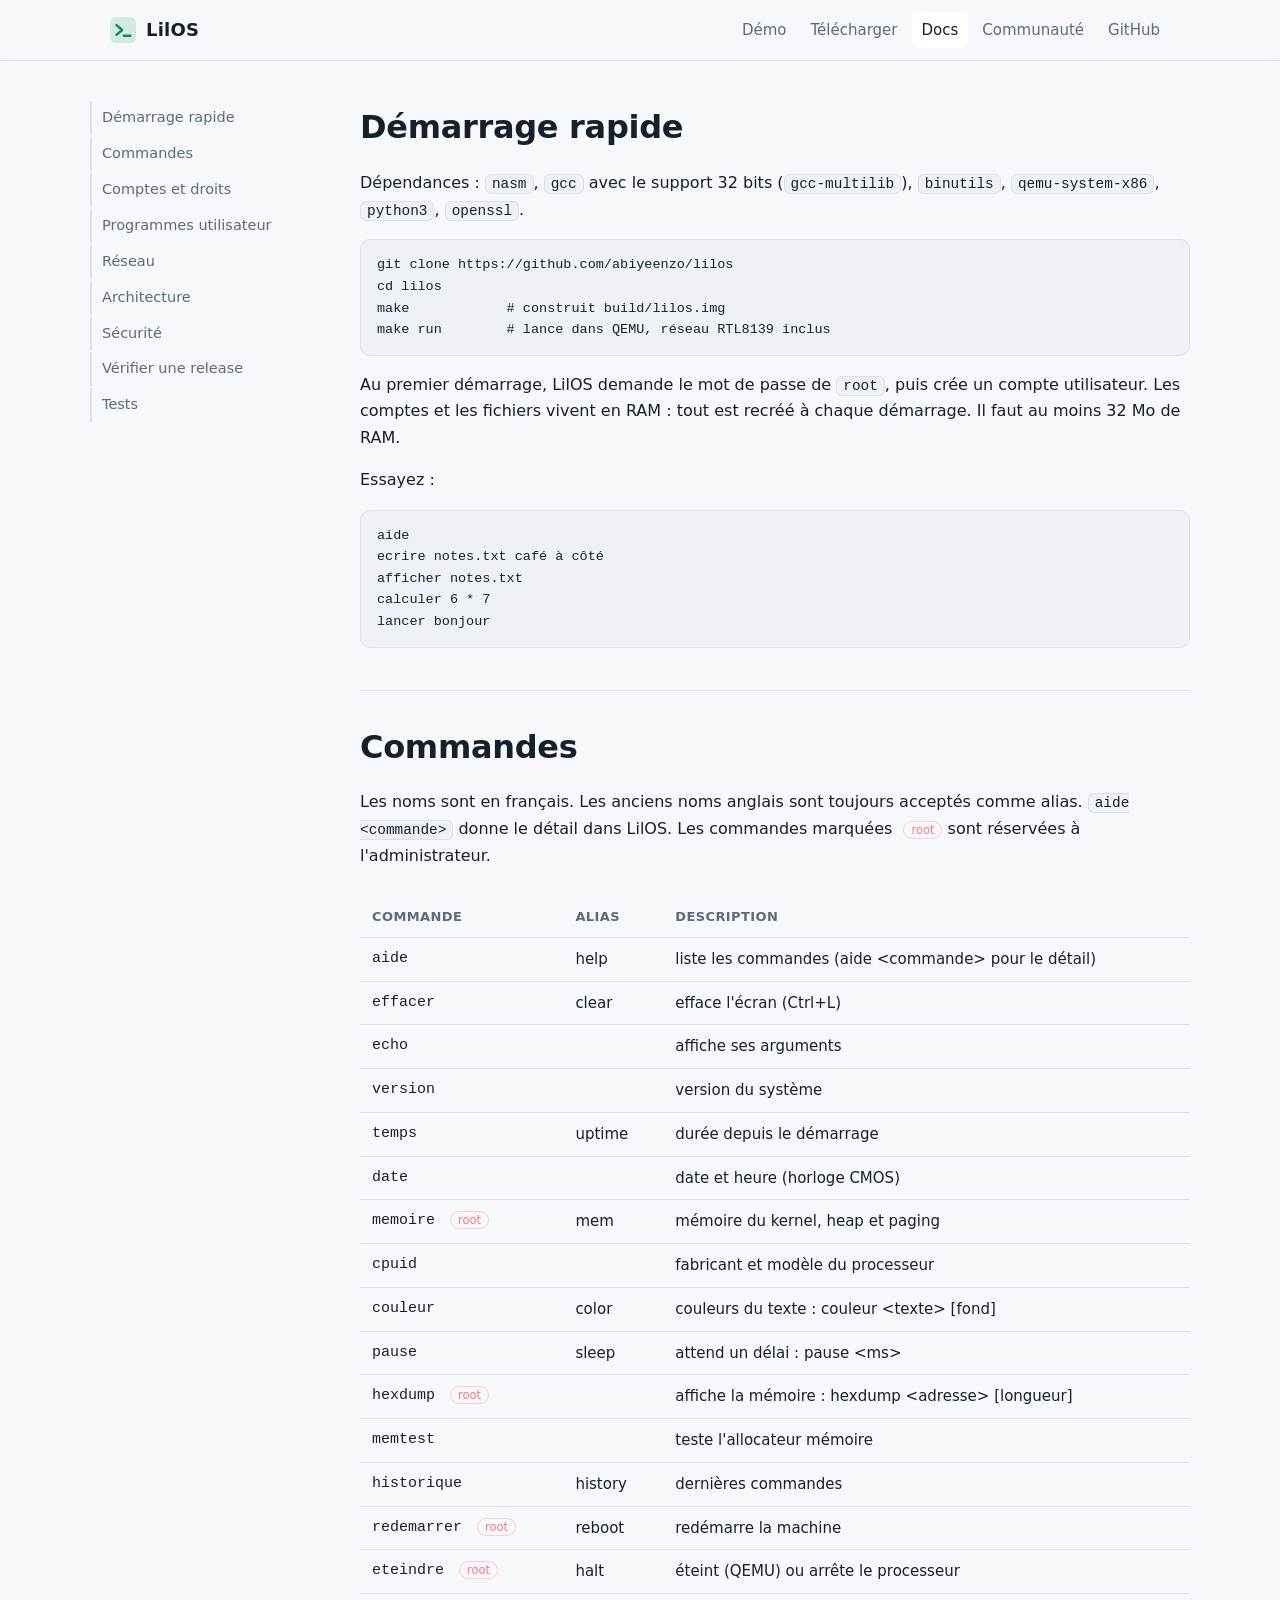
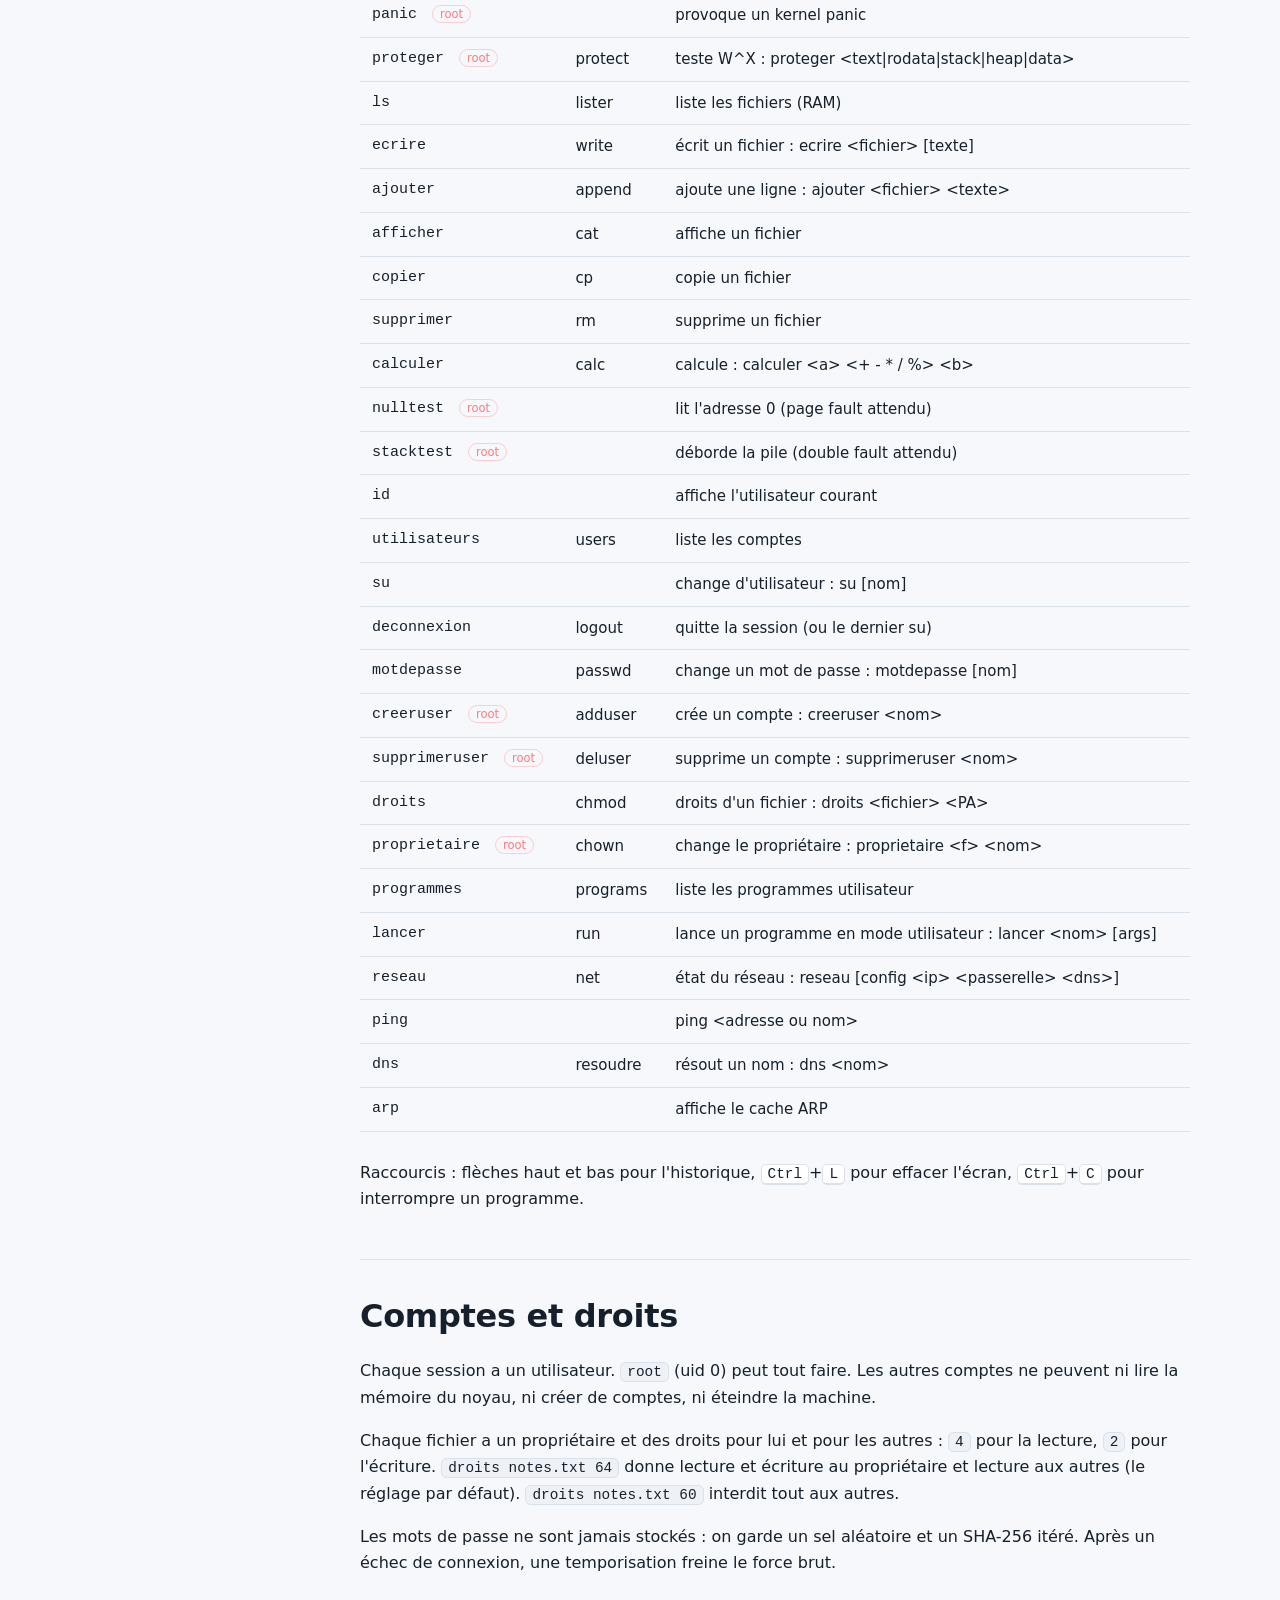
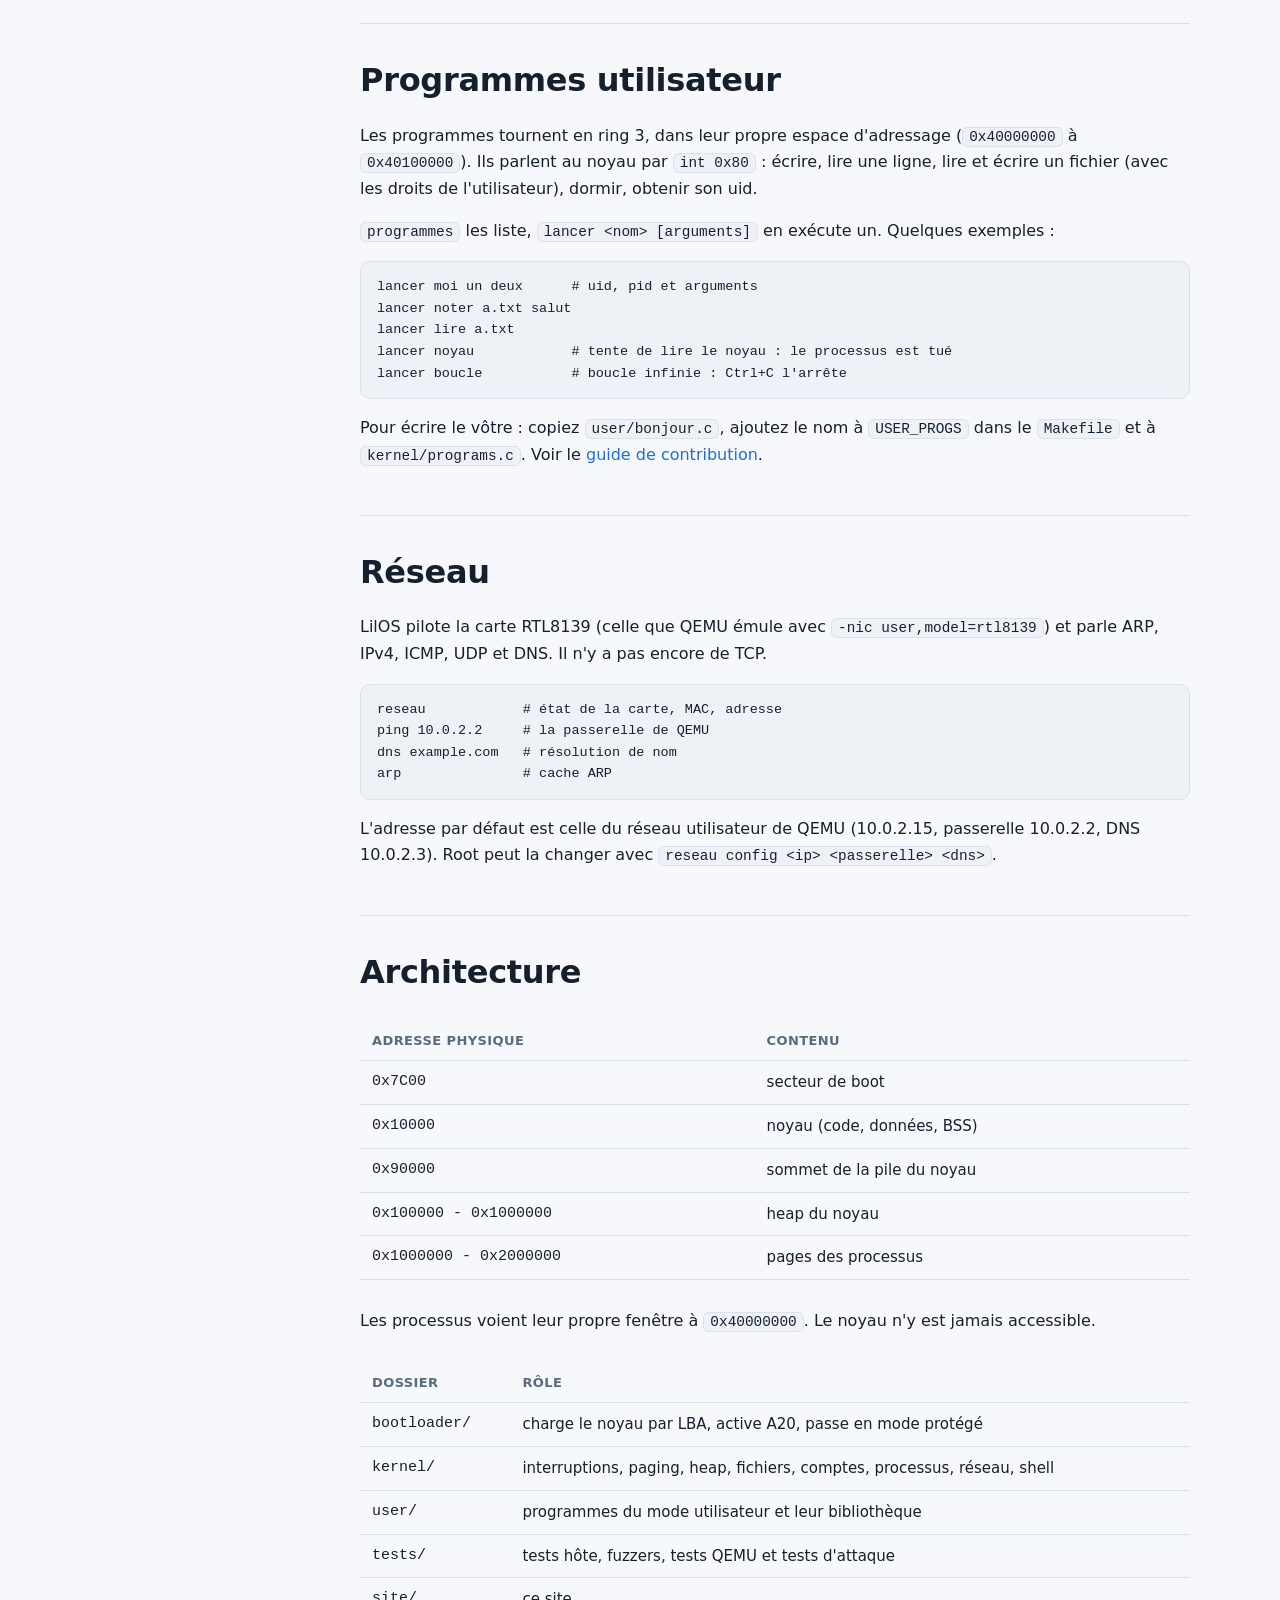
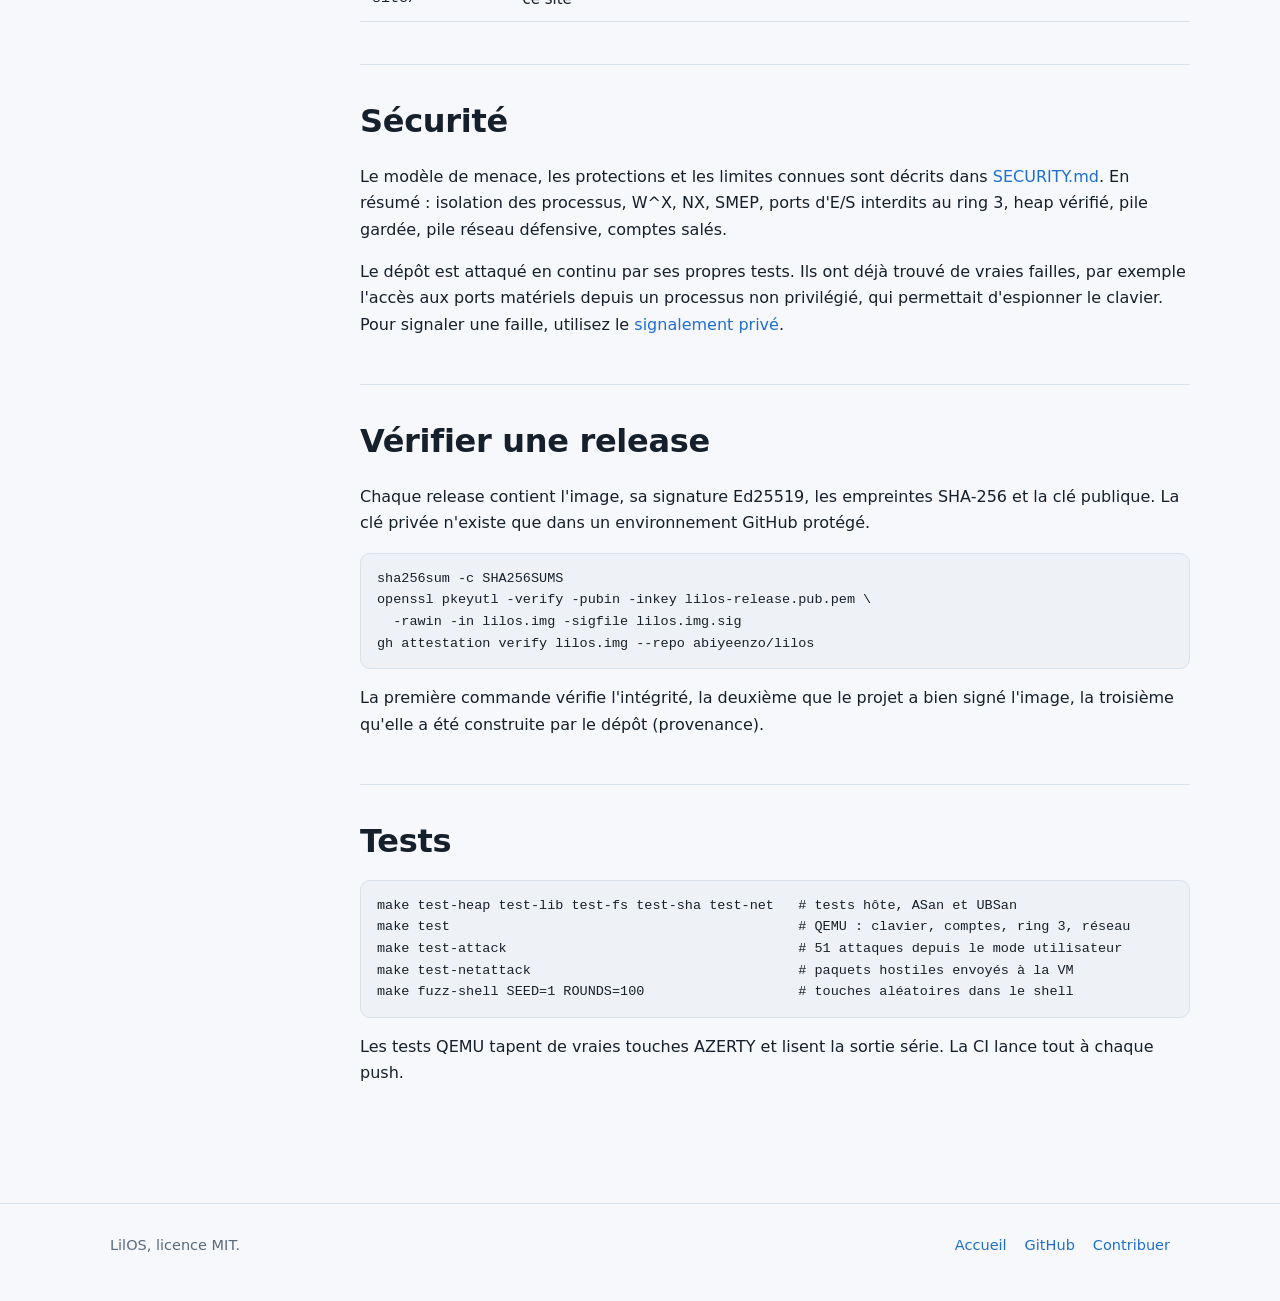
==== site/docs.html @ 8e7998d6 "Communaute, releases signees, site avec demo navigateur" ====
<!doctype html>
<html lang="fr">
<head>
  <meta charset="utf-8">
  <meta name="viewport" content="width=device-width, initial-scale=1">
  <title>Documentation - LilOS</title>
  <meta name="description" content="Documentation de LilOS : démarrage, commandes, comptes et droits, programmes utilisateur, réseau, architecture et sécurité.">
  <meta http-equiv="Content-Security-Policy" content="default-src 'self'; script-src 'self'; style-src 'self' 'unsafe-inline'; img-src 'self' data:; base-uri 'none'; form-action 'none'">
  <meta name="theme-color" content="#0b0f14">
  <link rel="icon" href="favicon.svg" type="image/svg+xml">
  <link rel="stylesheet" href="style.css">
</head>
<body>
  <a class="skip" href="#contenu">Aller au contenu</a>

  <header class="site-header">
    <div class="wrap">
      <a class="brand" href="./" aria-label="LilOS, accueil">
        <svg viewBox="0 0 32 32" aria-hidden="true"><rect width="32" height="32" rx="7" fill="currentColor" opacity="0.14"/><path d="M8 10l7 6-7 6" fill="none" stroke="currentColor" stroke-width="3" stroke-linecap="round" stroke-linejoin="round"/><path d="M17 23h8" stroke="currentColor" stroke-width="3" stroke-linecap="round"/></svg>
        LilOS
      </a>
      <nav class="nav" aria-label="Navigation principale">
        <a href="./#demo">Démo</a>
        <a href="./#telecharger">Télécharger</a>
        <a href="docs.html" aria-current="page">Docs</a>
        <a href="./#communaute">Communauté</a>
        <a href="https://github.com/abiyeenzo/lilos" rel="noopener">GitHub</a>
      </nav>
    </div>
  </header>

  <div class="wrap doc" id="contenu">
    <aside class="toc" aria-label="Sommaire">
      <ul>
        <li><a href="#demarrage">Démarrage rapide</a></li>
        <li><a href="#commandes">Commandes</a></li>
        <li><a href="#comptes">Comptes et droits</a></li>
        <li><a href="#programmes">Programmes utilisateur</a></li>
        <li><a href="#reseau">Réseau</a></li>
        <li><a href="#architecture">Architecture</a></li>
        <li><a href="#securite">Sécurité</a></li>
        <li><a href="#verifier">Vérifier une release</a></li>
        <li><a href="#tests">Tests</a></li>
      </ul>
    </aside>

    <article>
      <section id="demarrage">
        <h2>Démarrage rapide</h2>
        <p>Dépendances : <code>nasm</code>, <code>gcc</code> avec le support 32 bits (<code>gcc-multilib</code>), <code>binutils</code>, <code>qemu-system-x86</code>, <code>python3</code>, <code>openssl</code>.</p>
        <pre class="code"><code>git clone https://github.com/abiyeenzo/lilos
cd lilos
make            # construit build/lilos.img
make run        # lance dans QEMU, réseau RTL8139 inclus</code></pre>
        <p>Au premier démarrage, LilOS demande le mot de passe de <code>root</code>, puis crée un compte utilisateur. Les comptes et les fichiers vivent en RAM : tout est recréé à chaque démarrage. Il faut au moins 32 Mo de RAM.</p>
        <p>Essayez :</p>
        <pre class="code"><code>aide
ecrire notes.txt café à côté
afficher notes.txt
calculer 6 * 7
lancer bonjour</code></pre>
      </section>

      <section id="commandes">
        <h2>Commandes</h2>
        <p>Les noms sont en français. Les anciens noms anglais sont toujours acceptés comme alias. <code>aide &lt;commande&gt;</code> donne le détail dans LilOS. Les commandes marquées <span class="tag-root">root</span> sont réservées à l'administrateur.</p>
        <div class="table-scroll">
          <table>
            <thead><tr><th>Commande</th><th>Alias</th><th>Description</th></tr></thead>
            <tbody>
<tr><td>aide</td><td>help</td><td>liste les commandes (aide &lt;commande&gt; pour le détail)</td></tr>
<tr><td>effacer</td><td>clear</td><td>efface l&#x27;écran (Ctrl+L)</td></tr>
<tr><td>echo</td><td></td><td>affiche ses arguments</td></tr>
<tr><td>version</td><td></td><td>version du système</td></tr>
<tr><td>temps</td><td>uptime</td><td>durée depuis le démarrage</td></tr>
<tr><td>date</td><td></td><td>date et heure (horloge CMOS)</td></tr>
<tr><td>memoire <span class="tag-root">root</span></td><td>mem</td><td>mémoire du kernel, heap et paging</td></tr>
<tr><td>cpuid</td><td></td><td>fabricant et modèle du processeur</td></tr>
<tr><td>couleur</td><td>color</td><td>couleurs du texte : couleur &lt;texte&gt; [fond]</td></tr>
<tr><td>pause</td><td>sleep</td><td>attend un délai : pause &lt;ms&gt;</td></tr>
<tr><td>hexdump <span class="tag-root">root</span></td><td></td><td>affiche la mémoire : hexdump &lt;adresse&gt; [longueur]</td></tr>
<tr><td>memtest</td><td></td><td>teste l&#x27;allocateur mémoire</td></tr>
<tr><td>historique</td><td>history</td><td>dernières commandes</td></tr>
<tr><td>redemarrer <span class="tag-root">root</span></td><td>reboot</td><td>redémarre la machine</td></tr>
<tr><td>eteindre <span class="tag-root">root</span></td><td>halt</td><td>éteint (QEMU) ou arrête le processeur</td></tr>
<tr><td>panic <span class="tag-root">root</span></td><td></td><td>provoque un kernel panic</td></tr>
<tr><td>proteger <span class="tag-root">root</span></td><td>protect</td><td>teste W^X : proteger &lt;text|rodata|stack|heap|data&gt;</td></tr>
<tr><td>ls</td><td>lister</td><td>liste les fichiers (RAM)</td></tr>
<tr><td>ecrire</td><td>write</td><td>écrit un fichier : ecrire &lt;fichier&gt; [texte]</td></tr>
<tr><td>ajouter</td><td>append</td><td>ajoute une ligne : ajouter &lt;fichier&gt; &lt;texte&gt;</td></tr>
<tr><td>afficher</td><td>cat</td><td>affiche un fichier</td></tr>
<tr><td>copier</td><td>cp</td><td>copie un fichier</td></tr>
<tr><td>supprimer</td><td>rm</td><td>supprime un fichier</td></tr>
<tr><td>calculer</td><td>calc</td><td>calcule : calculer &lt;a&gt; &lt;+ - * / %&gt; &lt;b&gt;</td></tr>
<tr><td>nulltest <span class="tag-root">root</span></td><td></td><td>lit l&#x27;adresse 0 (page fault attendu)</td></tr>
<tr><td>stacktest <span class="tag-root">root</span></td><td></td><td>déborde la pile (double fault attendu)</td></tr>
<tr><td>id</td><td></td><td>affiche l&#x27;utilisateur courant</td></tr>
<tr><td>utilisateurs</td><td>users</td><td>liste les comptes</td></tr>
<tr><td>su</td><td></td><td>change d&#x27;utilisateur : su [nom]</td></tr>
<tr><td>deconnexion</td><td>logout</td><td>quitte la session (ou le dernier su)</td></tr>
<tr><td>motdepasse</td><td>passwd</td><td>change un mot de passe : motdepasse [nom]</td></tr>
<tr><td>creeruser <span class="tag-root">root</span></td><td>adduser</td><td>crée un compte : creeruser &lt;nom&gt;</td></tr>
<tr><td>supprimeruser <span class="tag-root">root</span></td><td>deluser</td><td>supprime un compte : supprimeruser &lt;nom&gt;</td></tr>
<tr><td>droits</td><td>chmod</td><td>droits d&#x27;un fichier : droits &lt;fichier&gt; &lt;PA&gt;</td></tr>
<tr><td>proprietaire <span class="tag-root">root</span></td><td>chown</td><td>change le propriétaire : proprietaire &lt;f&gt; &lt;nom&gt;</td></tr>
<tr><td>programmes</td><td>programs</td><td>liste les programmes utilisateur</td></tr>
<tr><td>lancer</td><td>run</td><td>lance un programme en mode utilisateur : lancer &lt;nom&gt; [args]</td></tr>
<tr><td>reseau</td><td>net</td><td>état du réseau : reseau [config &lt;ip&gt; &lt;passerelle&gt; &lt;dns&gt;]</td></tr>
<tr><td>ping</td><td></td><td>ping &lt;adresse ou nom&gt;</td></tr>
<tr><td>dns</td><td>resoudre</td><td>résout un nom : dns &lt;nom&gt;</td></tr>
<tr><td>arp</td><td></td><td>affiche le cache ARP</td></tr>
            </tbody>
          </table>
        </div>
        <p>Raccourcis : flèches haut et bas pour l'historique, <kbd>Ctrl</kbd>+<kbd>L</kbd> pour effacer l'écran, <kbd>Ctrl</kbd>+<kbd>C</kbd> pour interrompre un programme.</p>
      </section>

      <section id="comptes">
        <h2>Comptes et droits</h2>
        <p>Chaque session a un utilisateur. <code>root</code> (uid 0) peut tout faire. Les autres comptes ne peuvent ni lire la mémoire du noyau, ni créer de comptes, ni éteindre la machine.</p>
        <p>Chaque fichier a un propriétaire et des droits pour lui et pour les autres : <code>4</code> pour la lecture, <code>2</code> pour l'écriture. <code>droits notes.txt 64</code> donne lecture et écriture au propriétaire et lecture aux autres (le réglage par défaut). <code>droits notes.txt 60</code> interdit tout aux autres.</p>
        <p>Les mots de passe ne sont jamais stockés : on garde un sel aléatoire et un SHA-256 itéré. Après un échec de connexion, une temporisation freine le force brut.</p>
      </section>

      <section id="programmes">
        <h2>Programmes utilisateur</h2>
        <p>Les programmes tournent en ring 3, dans leur propre espace d'adressage (<code>0x40000000</code> à <code>0x40100000</code>). Ils parlent au noyau par <code>int 0x80</code> : écrire, lire une ligne, lire et écrire un fichier (avec les droits de l'utilisateur), dormir, obtenir son uid.</p>
        <p><code>programmes</code> les liste, <code>lancer &lt;nom&gt; [arguments]</code> en exécute un. Quelques exemples :</p>
        <pre class="code"><code>lancer moi un deux      # uid, pid et arguments
lancer noter a.txt salut
lancer lire a.txt
lancer noyau            # tente de lire le noyau : le processus est tué
lancer boucle           # boucle infinie : Ctrl+C l'arrête</code></pre>
        <p>Pour écrire le vôtre : copiez <code>user/bonjour.c</code>, ajoutez le nom à <code>USER_PROGS</code> dans le <code>Makefile</code> et à <code>kernel/programs.c</code>. Voir le <a href="https://github.com/abiyeenzo/lilos/blob/main/CONTRIBUTING.md">guide de contribution</a>.</p>
      </section>

      <section id="reseau">
        <h2>Réseau</h2>
        <p>LilOS pilote la carte RTL8139 (celle que QEMU émule avec <code>-nic user,model=rtl8139</code>) et parle ARP, IPv4, ICMP, UDP et DNS. Il n'y a pas encore de TCP.</p>
        <pre class="code"><code>reseau            # état de la carte, MAC, adresse
ping 10.0.2.2     # la passerelle de QEMU
dns example.com   # résolution de nom
arp               # cache ARP</code></pre>
        <p>L'adresse par défaut est celle du réseau utilisateur de QEMU (10.0.2.15, passerelle 10.0.2.2, DNS 10.0.2.3). Root peut la changer avec <code>reseau config &lt;ip&gt; &lt;passerelle&gt; &lt;dns&gt;</code>.</p>
      </section>

      <section id="architecture">
        <h2>Architecture</h2>
        <div class="table-scroll">
          <table>
            <thead><tr><th>Adresse physique</th><th>Contenu</th></tr></thead>
            <tbody>
              <tr><td>0x7C00</td><td>secteur de boot</td></tr>
              <tr><td>0x10000</td><td>noyau (code, données, BSS)</td></tr>
              <tr><td>0x90000</td><td>sommet de la pile du noyau</td></tr>
              <tr><td>0x100000 - 0x1000000</td><td>heap du noyau</td></tr>
              <tr><td>0x1000000 - 0x2000000</td><td>pages des processus</td></tr>
            </tbody>
          </table>
        </div>
        <p>Les processus voient leur propre fenêtre à <code>0x40000000</code>. Le noyau n'y est jamais accessible.</p>
        <div class="table-scroll">
          <table>
            <thead><tr><th>Dossier</th><th>Rôle</th></tr></thead>
            <tbody>
              <tr><td>bootloader/</td><td>charge le noyau par LBA, active A20, passe en mode protégé</td></tr>
              <tr><td>kernel/</td><td>interruptions, paging, heap, fichiers, comptes, processus, réseau, shell</td></tr>
              <tr><td>user/</td><td>programmes du mode utilisateur et leur bibliothèque</td></tr>
              <tr><td>tests/</td><td>tests hôte, fuzzers, tests QEMU et tests d'attaque</td></tr>
              <tr><td>site/</td><td>ce site</td></tr>
            </tbody>
          </table>
        </div>
      </section>

      <section id="securite">
        <h2>Sécurité</h2>
        <p>Le modèle de menace, les protections et les limites connues sont décrits dans <a href="https://github.com/abiyeenzo/lilos/blob/main/SECURITY.md">SECURITY.md</a>. En résumé : isolation des processus, W^X, NX, SMEP, ports d'E/S interdits au ring 3, heap vérifié, pile gardée, pile réseau défensive, comptes salés.</p>
        <p>Le dépôt est attaqué en continu par ses propres tests. Ils ont déjà trouvé de vraies failles, par exemple l'accès aux ports matériels depuis un processus non privilégié, qui permettait d'espionner le clavier. Pour signaler une faille, utilisez le <a href="https://github.com/abiyeenzo/lilos/security/advisories/new">signalement privé</a>.</p>
      </section>

      <section id="verifier">
        <h2>Vérifier une release</h2>
        <p>Chaque release contient l'image, sa signature Ed25519, les empreintes SHA-256 et la clé publique. La clé privée n'existe que dans un environnement GitHub protégé.</p>
        <pre class="code"><code>sha256sum -c SHA256SUMS
openssl pkeyutl -verify -pubin -inkey lilos-release.pub.pem \
  -rawin -in lilos.img -sigfile lilos.img.sig
gh attestation verify lilos.img --repo abiyeenzo/lilos</code></pre>
        <p>La première commande vérifie l'intégrité, la deuxième que le projet a bien signé l'image, la troisième qu'elle a été construite par le dépôt (provenance).</p>
      </section>

      <section id="tests">
        <h2>Tests</h2>
        <pre class="code"><code>make test-heap test-lib test-fs test-sha test-net   # tests hôte, ASan et UBSan
make test                                           # QEMU : clavier, comptes, ring 3, réseau
make test-attack                                    # 51 attaques depuis le mode utilisateur
make test-netattack                                 # paquets hostiles envoyés à la VM
make fuzz-shell SEED=1 ROUNDS=100                   # touches aléatoires dans le shell</code></pre>
        <p>Les tests QEMU tapent de vraies touches AZERTY et lisent la sortie série. La CI lance tout à chaque push.</p>
      </section>
    </article>
  </div>

  <footer>
    <div class="wrap">
      <div>LilOS, licence MIT.</div>
      <ul>
        <li><a href="./">Accueil</a></li>
        <li><a href="https://github.com/abiyeenzo/lilos" rel="noopener">GitHub</a></li>
        <li><a href="https://github.com/abiyeenzo/lilos/blob/main/CONTRIBUTING.md">Contribuer</a></li>
      </ul>
    </div>
  </footer>
</body>
</html>
---- site/style.css ----
:root {
  --bg: #0b0f14;
  --bg-soft: #121922;
  --card: #151d28;
  --line: #243142;
  --text: #dbe4ee;
  --muted: #8a9bb0;
  --accent: #52e0a0;
  --accent-ink: #052418;
  --accent-2: #6cb6ff;
  --warn: #ffb454;
  --code-bg: #0a0e13;
  --radius: 12px;
  --mono: ui-monospace, "JetBrains Mono", "Cascadia Code", Menlo, Consolas, monospace;
  --sans: system-ui, -apple-system, "Segoe UI", Roboto, "Helvetica Neue", Arial, sans-serif;
}

@media (prefers-color-scheme: light) {
  :root:not([data-theme="dark"]) {
    --bg: #f6f8fb;
    --bg-soft: #ffffff;
    --card: #ffffff;
    --line: #d9e1ea;
    --text: #16202c;
    --muted: #5a6b7e;
    --accent: #0a8f5c;
    --accent-ink: #ffffff;
    --accent-2: #1f6fd1;
    --warn: #a65b00;
    --code-bg: #eef2f7;
  }
}

* { box-sizing: border-box; }
html { scroll-behavior: smooth; }
body {
  margin: 0;
  background: var(--bg);
  color: var(--text);
  font: 16px/1.65 var(--sans);
  -webkit-font-smoothing: antialiased;
}
a { color: var(--accent-2); text-decoration: none; }
a:hover { text-decoration: underline; }
:focus-visible { outline: 2px solid var(--accent); outline-offset: 2px; border-radius: 4px; }
img, svg { max-width: 100%; }

.wrap { width: 100%; max-width: 1100px; margin: 0 auto; padding: 0 20px; }

/* En-tête */
.site-header {
  position: sticky; top: 0; z-index: 10;
  background: color-mix(in srgb, var(--bg) 88%, transparent);
  backdrop-filter: blur(8px);
  border-bottom: 1px solid var(--line);
}
.site-header .wrap { display: flex; align-items: center; gap: 24px; height: 60px; }
.brand { display: flex; align-items: center; gap: 10px; color: var(--text); font-weight: 700; font-size: 18px; letter-spacing: 0.2px; }
.brand:hover { text-decoration: none; }
.brand svg { width: 26px; height: 26px; color: var(--accent); }
.nav { display: flex; gap: 4px; margin-left: auto; flex-wrap: wrap; justify-content: flex-end; }
.nav a { color: var(--muted); padding: 6px 10px; border-radius: 8px; font-size: 15px; }
.nav a:hover, .nav a[aria-current="page"] { color: var(--text); background: var(--bg-soft); text-decoration: none; }

/* Boutons */
.btn {
  display: inline-flex; align-items: center; gap: 8px;
  padding: 11px 18px; border-radius: 10px; font-weight: 600; font-size: 15px;
  border: 1px solid var(--line); background: var(--card); color: var(--text);
  cursor: pointer; font-family: inherit;
}
.btn:hover { text-decoration: none; border-color: var(--accent); }
.btn svg { width: 18px; height: 18px; }
.btn.primary { background: var(--accent); color: var(--accent-ink); border-color: var(--accent); }
.btn.primary:hover { filter: brightness(1.08); }
.btn[disabled] { opacity: 0.5; cursor: not-allowed; }
.btn.small { padding: 7px 12px; font-size: 14px; }

/* Héros */
.hero { padding: 64px 0 40px; }
.hero .wrap { display: grid; grid-template-columns: 1.1fr 1fr; gap: 40px; align-items: center; }
.eyebrow { color: var(--accent); font-family: var(--mono); font-size: 14px; margin: 0 0 12px; }
h1 { font-size: clamp(32px, 5vw, 52px); line-height: 1.1; margin: 0 0 18px; letter-spacing: -0.5px; }
.lead { color: var(--muted); font-size: 18px; margin: 0 0 26px; max-width: 54ch; }
.cta { display: flex; flex-wrap: wrap; gap: 12px; }
.badges { display: flex; flex-wrap: wrap; gap: 8px; margin-top: 22px; }
.badge { font-family: var(--mono); font-size: 12.5px; color: var(--muted); border: 1px solid var(--line); padding: 3px 9px; border-radius: 999px; }

.terminal {
  background: var(--code-bg); border: 1px solid var(--line); border-radius: var(--radius);
  overflow: hidden; box-shadow: 0 18px 50px rgba(0, 0, 0, 0.35);
}
.terminal .bar { display: flex; gap: 7px; padding: 11px 14px; border-bottom: 1px solid var(--line); background: var(--bg-soft); }
.terminal .bar span { width: 11px; height: 11px; border-radius: 50%; background: var(--line); }
.terminal pre { margin: 0; padding: 18px 20px; font: 13.5px/1.6 var(--mono); overflow-x: auto; color: var(--text); }
.t-ok { color: var(--accent); }
.t-dim { color: var(--muted); }
.t-warn { color: var(--warn); }
.t-root { color: #ff7b7b; }

/* Sections */
section { padding: 56px 0; border-top: 1px solid var(--line); }
section h2 { font-size: clamp(24px, 3vw, 32px); margin: 0 0 10px; letter-spacing: -0.3px; }
section .sub { color: var(--muted); margin: 0 0 28px; max-width: 70ch; }

.grid { display: grid; gap: 16px; grid-template-columns: repeat(auto-fit, minmax(290px, 1fr)); }
.card { background: var(--card); border: 1px solid var(--line); border-radius: var(--radius); padding: 22px; }
.card h3 { margin: 12px 0 6px; font-size: 18px; }
.card p { margin: 0; color: var(--muted); font-size: 15px; }
.card .icon { width: 38px; height: 38px; color: var(--accent); }
.card ul { margin: 8px 0 0; padding-left: 18px; color: var(--muted); font-size: 15px; }

/* Démo */
.demo-box { background: var(--card); border: 1px solid var(--line); border-radius: var(--radius); overflow: hidden; }
.demo-toolbar { display: flex; flex-wrap: wrap; gap: 10px; align-items: center; padding: 12px 14px; border-bottom: 1px solid var(--line); background: var(--bg-soft); }
.demo-toolbar .status { margin-left: auto; color: var(--muted); font-size: 14px; font-family: var(--mono); }
#screen_container {
  background: #000; min-height: 200px; display: none; padding: 8px; overflow: auto;
  max-height: 640px;
}
#screen_container.on { display: block; }
#screen_container > div { white-space: pre; font: 14px/14px monospace; color: #ddd; }
#screen_container canvas { max-width: 100%; height: auto; }
.demo-placeholder { padding: 46px 20px; text-align: center; color: var(--muted); }
.demo-placeholder strong { color: var(--text); }
.demo-notes { padding: 16px 20px; border-top: 1px solid var(--line); color: var(--muted); font-size: 14.5px; }
.demo-notes ul { margin: 6px 0 0; padding-left: 18px; }
kbd, code { font-family: var(--mono); font-size: 0.9em; }
code { background: var(--code-bg); border: 1px solid var(--line); padding: 1px 6px; border-radius: 6px; }
kbd { background: var(--bg-soft); border: 1px solid var(--line); border-bottom-width: 2px; padding: 1px 6px; border-radius: 5px; }

pre.code {
  background: var(--code-bg); border: 1px solid var(--line); border-radius: 10px;
  padding: 14px 16px; overflow-x: auto; font: 13.5px/1.6 var(--mono); margin: 12px 0;
}
pre.code code { background: none; border: 0; padding: 0; font-size: inherit; }

/* Téléchargement */
.release-head { display: flex; flex-wrap: wrap; align-items: baseline; gap: 12px; margin-bottom: 14px; }
.release-head .tag { font-family: var(--mono); font-size: 22px; font-weight: 700; }
.release-head .when { color: var(--muted); font-size: 14px; }
.files { display: grid; gap: 10px; margin: 14px 0; }
.file { display: flex; flex-wrap: wrap; align-items: center; gap: 10px; justify-content: space-between; padding: 12px 14px; border: 1px solid var(--line); border-radius: 10px; background: var(--bg-soft); }
.file .name { font-family: var(--mono); }
.file .size { color: var(--muted); font-size: 13px; margin-left: 8px; }
.notice { border-left: 3px solid var(--warn); background: var(--bg-soft); padding: 12px 16px; border-radius: 0 10px 10px 0; color: var(--muted); font-size: 15px; }

/* Étapes */
.steps { counter-reset: step; display: grid; gap: 14px; padding: 0; list-style: none; margin: 18px 0 0; }
.steps li { counter-increment: step; display: grid; grid-template-columns: 38px 1fr; gap: 14px; align-items: start; }
.steps li::before {
  content: counter(step); width: 38px; height: 38px; border-radius: 50%;
  display: grid; place-items: center; font-weight: 700; color: var(--accent-ink); background: var(--accent);
}
.steps li strong { display: block; }
.steps li span { color: var(--muted); font-size: 15px; }

/* Documentation */
.doc { display: grid; grid-template-columns: 230px 1fr; gap: 40px; padding: 40px 0 70px; }
.toc { position: sticky; top: 80px; align-self: start; font-size: 14.5px; }
.toc ul { list-style: none; margin: 0; padding: 0; display: grid; gap: 2px; }
.toc a { display: block; color: var(--muted); padding: 5px 10px; border-left: 2px solid var(--line); }
.toc a:hover { color: var(--text); border-left-color: var(--accent); text-decoration: none; }
.doc article section { padding: 30px 0; }
.doc article section:first-child { border-top: 0; padding-top: 0; }
.doc h2 { margin-top: 0; }
.doc h3 { margin: 24px 0 8px; font-size: 18px; }
table { width: 100%; border-collapse: collapse; margin: 12px 0; font-size: 15px; }
th, td { text-align: left; padding: 9px 12px; border-bottom: 1px solid var(--line); vertical-align: top; }
th { color: var(--muted); font-weight: 600; font-size: 13px; text-transform: uppercase; letter-spacing: 0.4px; }
td:first-child { font-family: var(--mono); white-space: nowrap; }
.table-scroll { overflow-x: auto; }
.tag-root { font-size: 11.5px; font-family: var(--sans); color: #ff7b7b; border: 1px solid #ff7b7b55; border-radius: 999px; padding: 1px 7px; margin-left: 6px; }

footer { border-top: 1px solid var(--line); padding: 30px 0 50px; color: var(--muted); font-size: 14.5px; }
footer .wrap { display: flex; flex-wrap: wrap; gap: 14px 30px; justify-content: space-between; }
footer ul { list-style: none; margin: 0; padding: 0; display: flex; flex-wrap: wrap; gap: 6px 18px; }

.skip { position: absolute; left: -999px; top: 8px; background: var(--accent); color: var(--accent-ink); padding: 8px 12px; border-radius: 8px; z-index: 20; }
.skip:focus { left: 10px; }

@media (max-width: 860px) {
  .hero .wrap { grid-template-columns: 1fr; }
  .doc { grid-template-columns: 1fr; }
  .toc { position: static; }
  .nav a { padding: 6px 8px; font-size: 14px; }
  .site-header .wrap { height: auto; padding-top: 10px; padding-bottom: 10px; flex-wrap: wrap; gap: 6px 16px; }
}
@media (max-width: 480px) { .wrap { padding: 0 16px; } .hero { padding-top: 40px; } }
@media (prefers-reduced-motion: reduce) { html { scroll-behavior: auto; } }
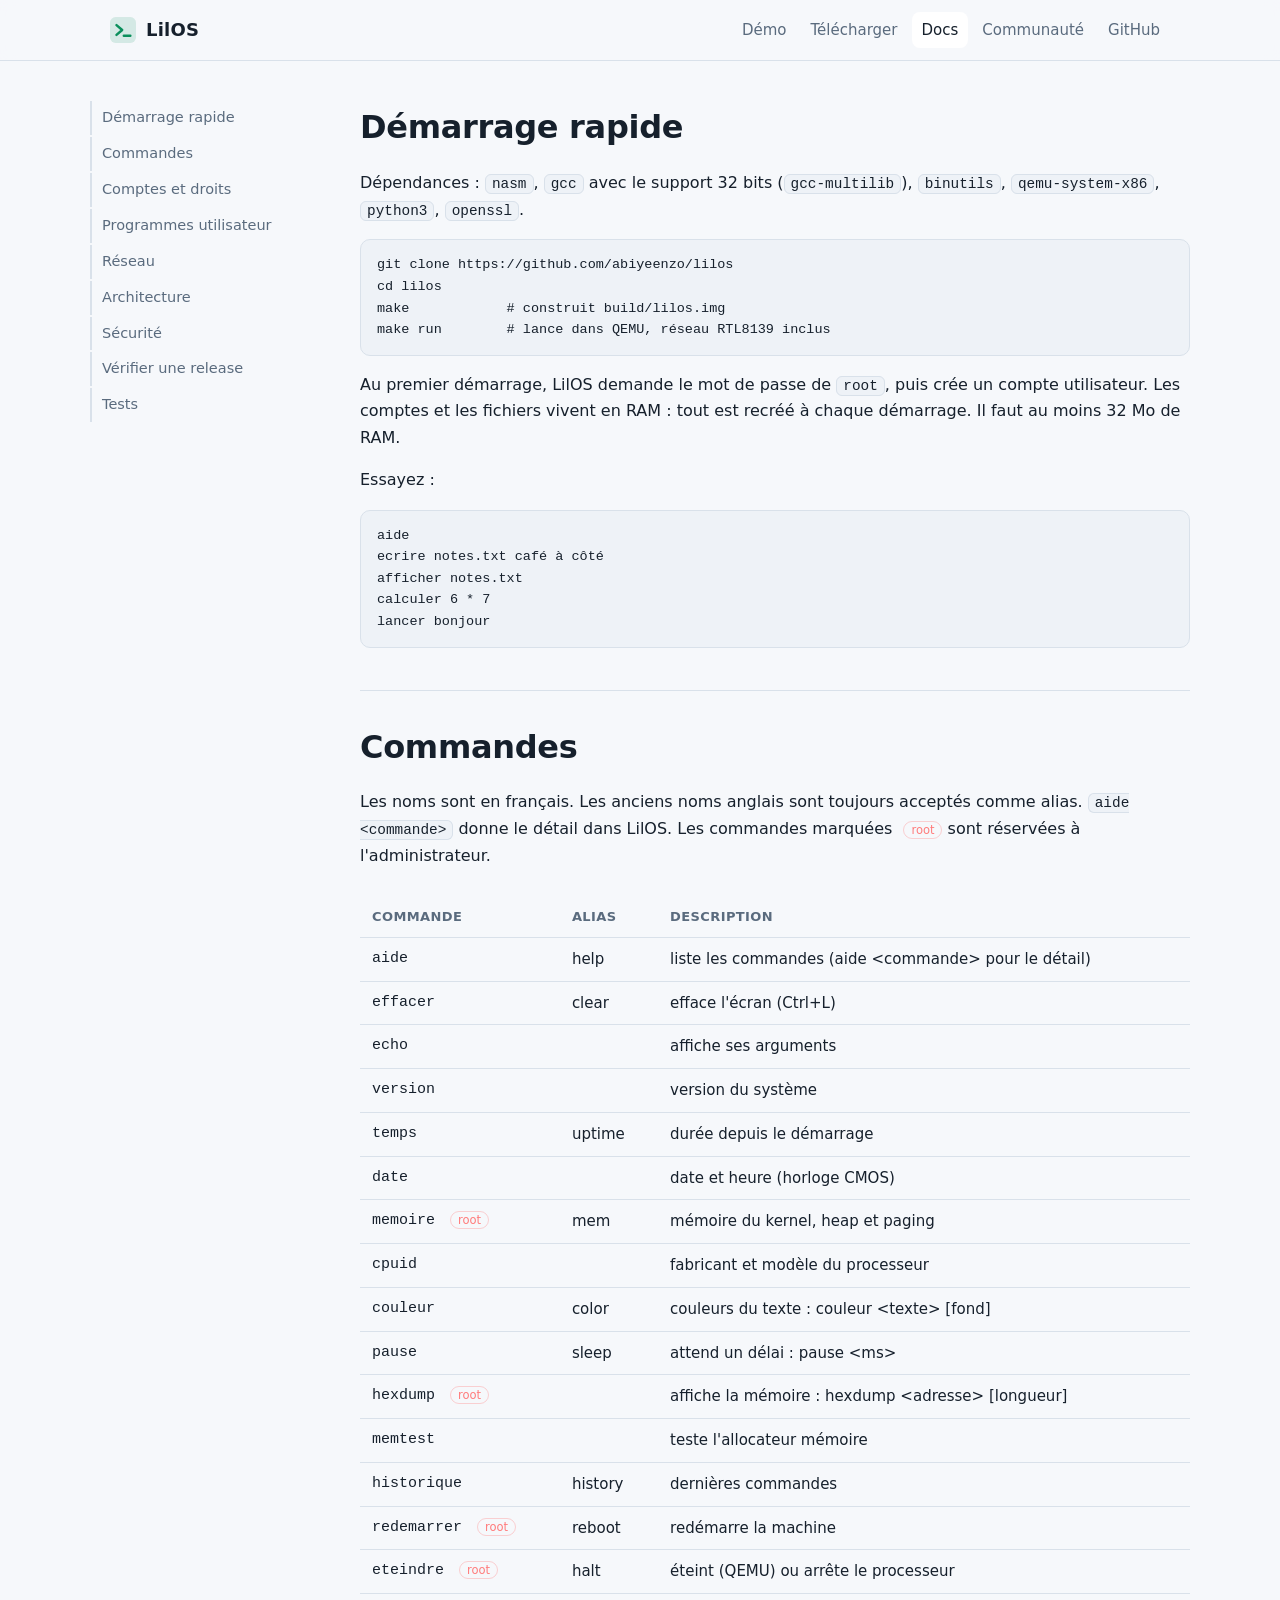
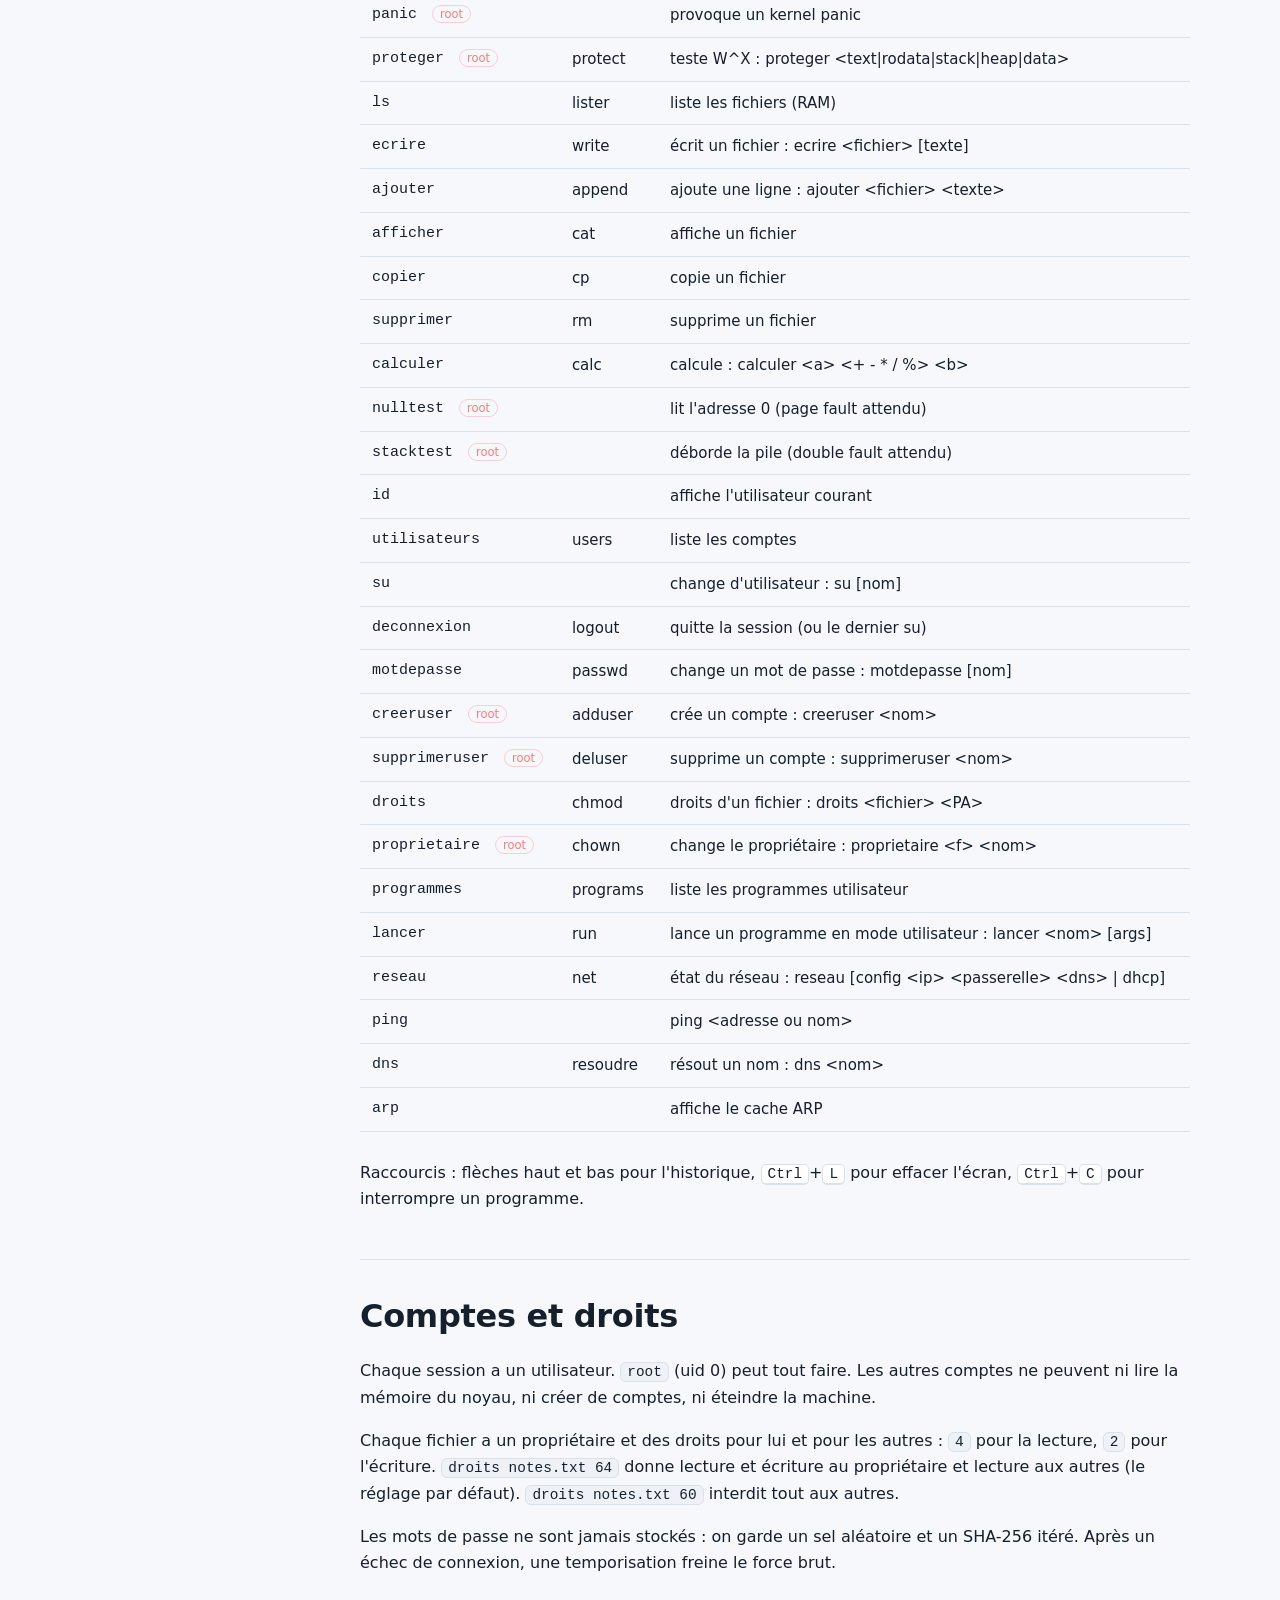
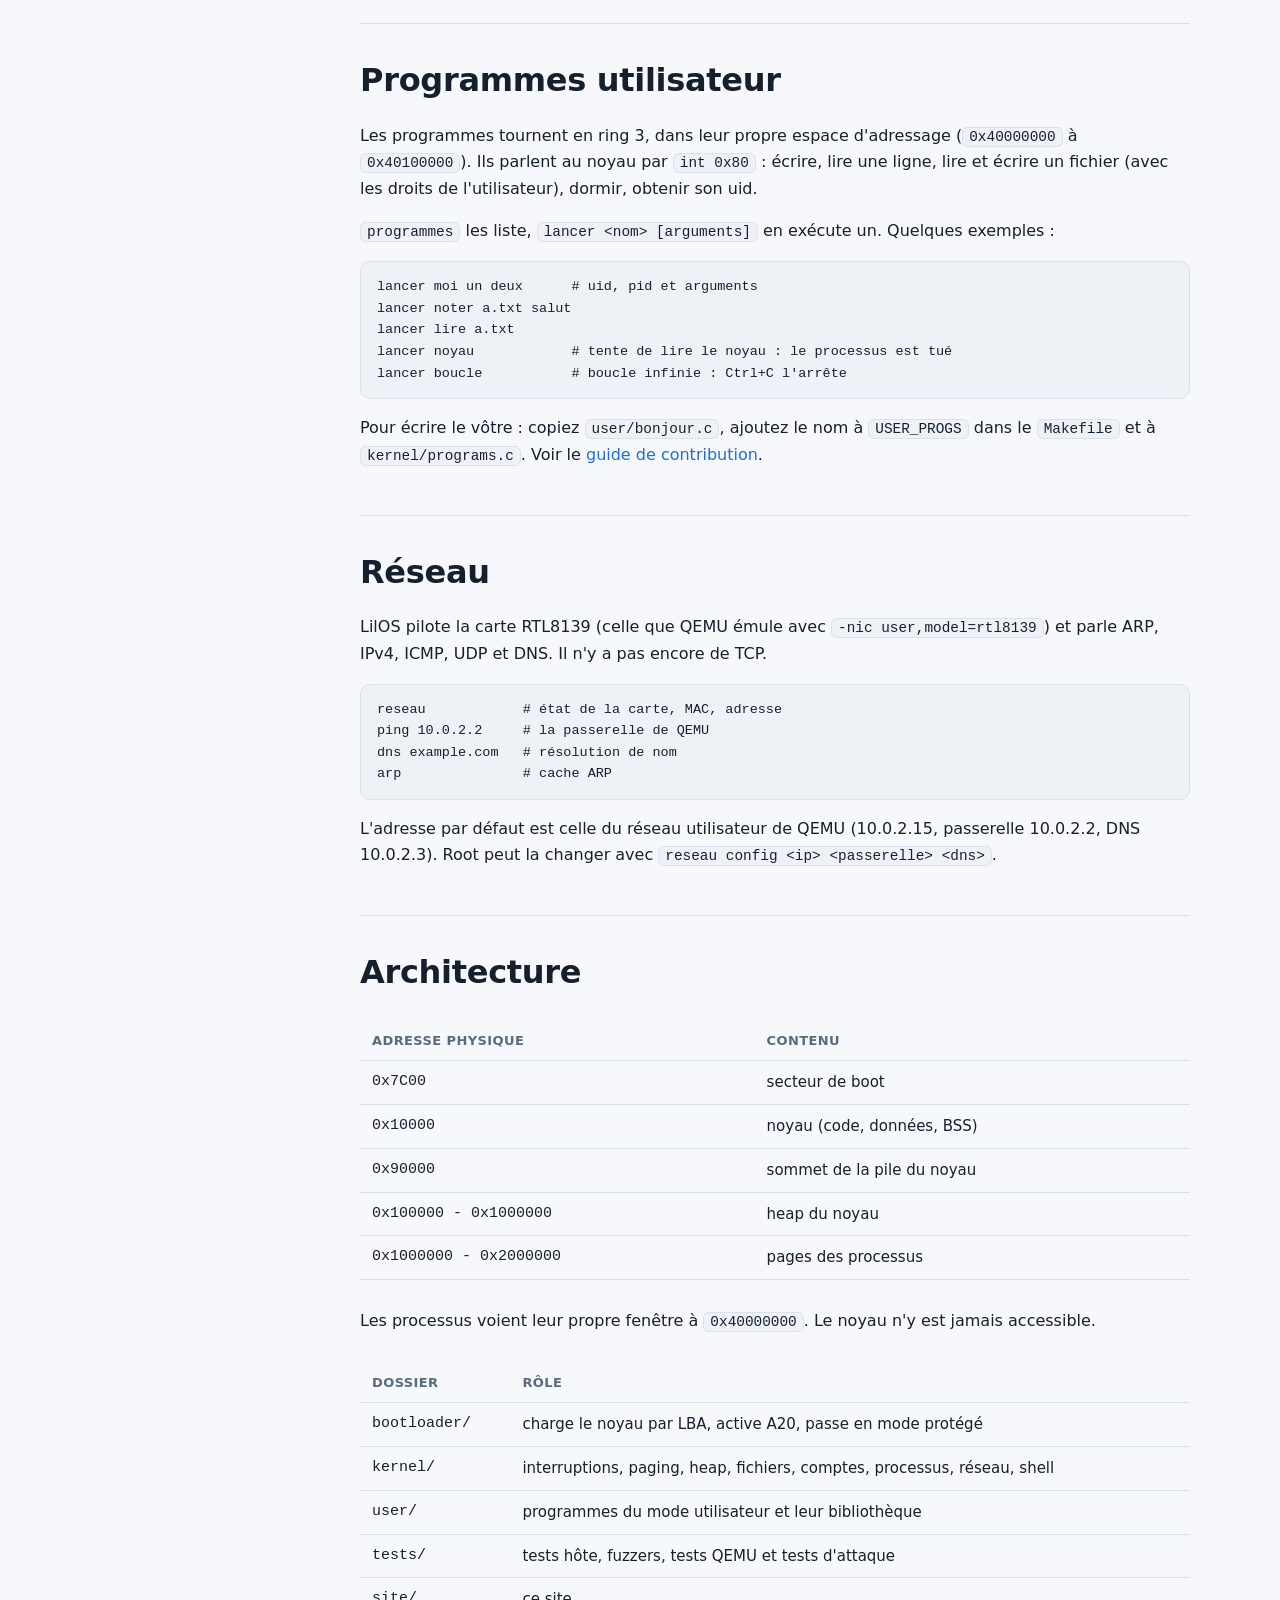
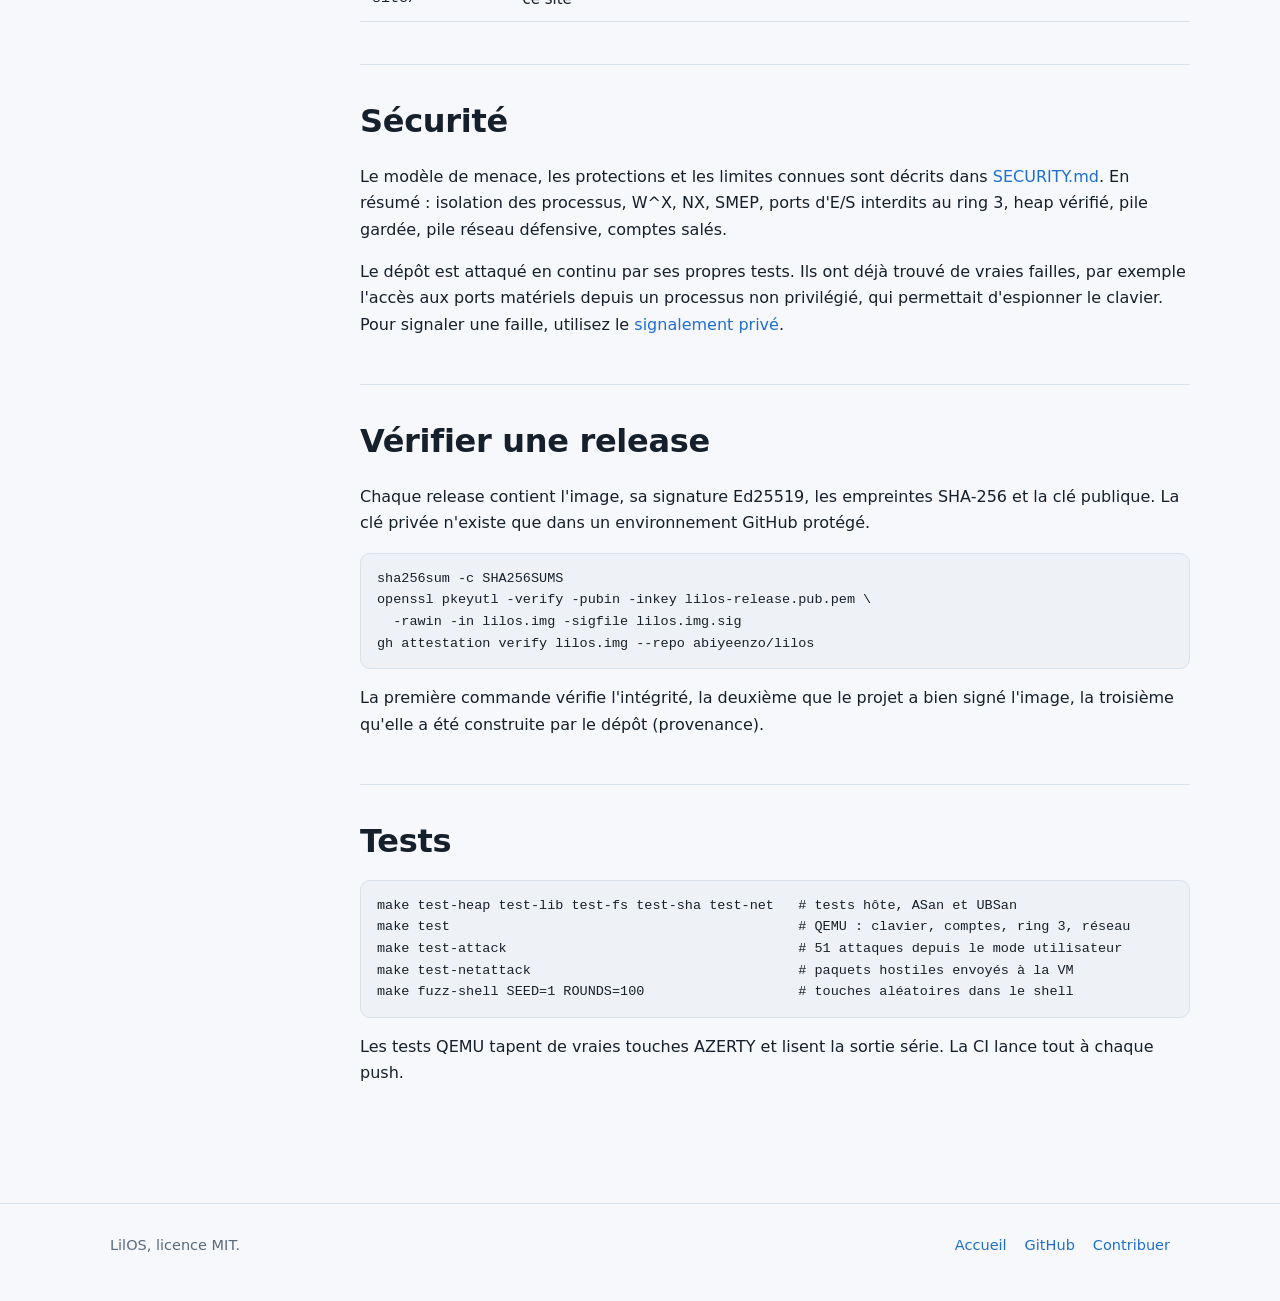
==== commit f1ab706b: "Documentation du site : reseau dhcp" ====
--- a/site/docs.html
+++ b/site/docs.html
@@ -105,7 +105,7 @@
 <tr><td>proprietaire <span class="tag-root">root</span></td><td>chown</td><td>change le propriétaire : proprietaire &lt;f&gt; &lt;nom&gt;</td></tr>
 <tr><td>programmes</td><td>programs</td><td>liste les programmes utilisateur</td></tr>
 <tr><td>lancer</td><td>run</td><td>lance un programme en mode utilisateur : lancer &lt;nom&gt; [args]</td></tr>
-<tr><td>reseau</td><td>net</td><td>état du réseau : reseau [config &lt;ip&gt; &lt;passerelle&gt; &lt;dns&gt;]</td></tr>
+<tr><td>reseau</td><td>net</td><td>état du réseau : reseau [config &lt;ip&gt; &lt;passerelle&gt; &lt;dns&gt; | dhcp]</td></tr>
 <tr><td>ping</td><td></td><td>ping &lt;adresse ou nom&gt;</td></tr>
 <tr><td>dns</td><td>resoudre</td><td>résout un nom : dns &lt;nom&gt;</td></tr>
 <tr><td>arp</td><td></td><td>affiche le cache ARP</td></tr>
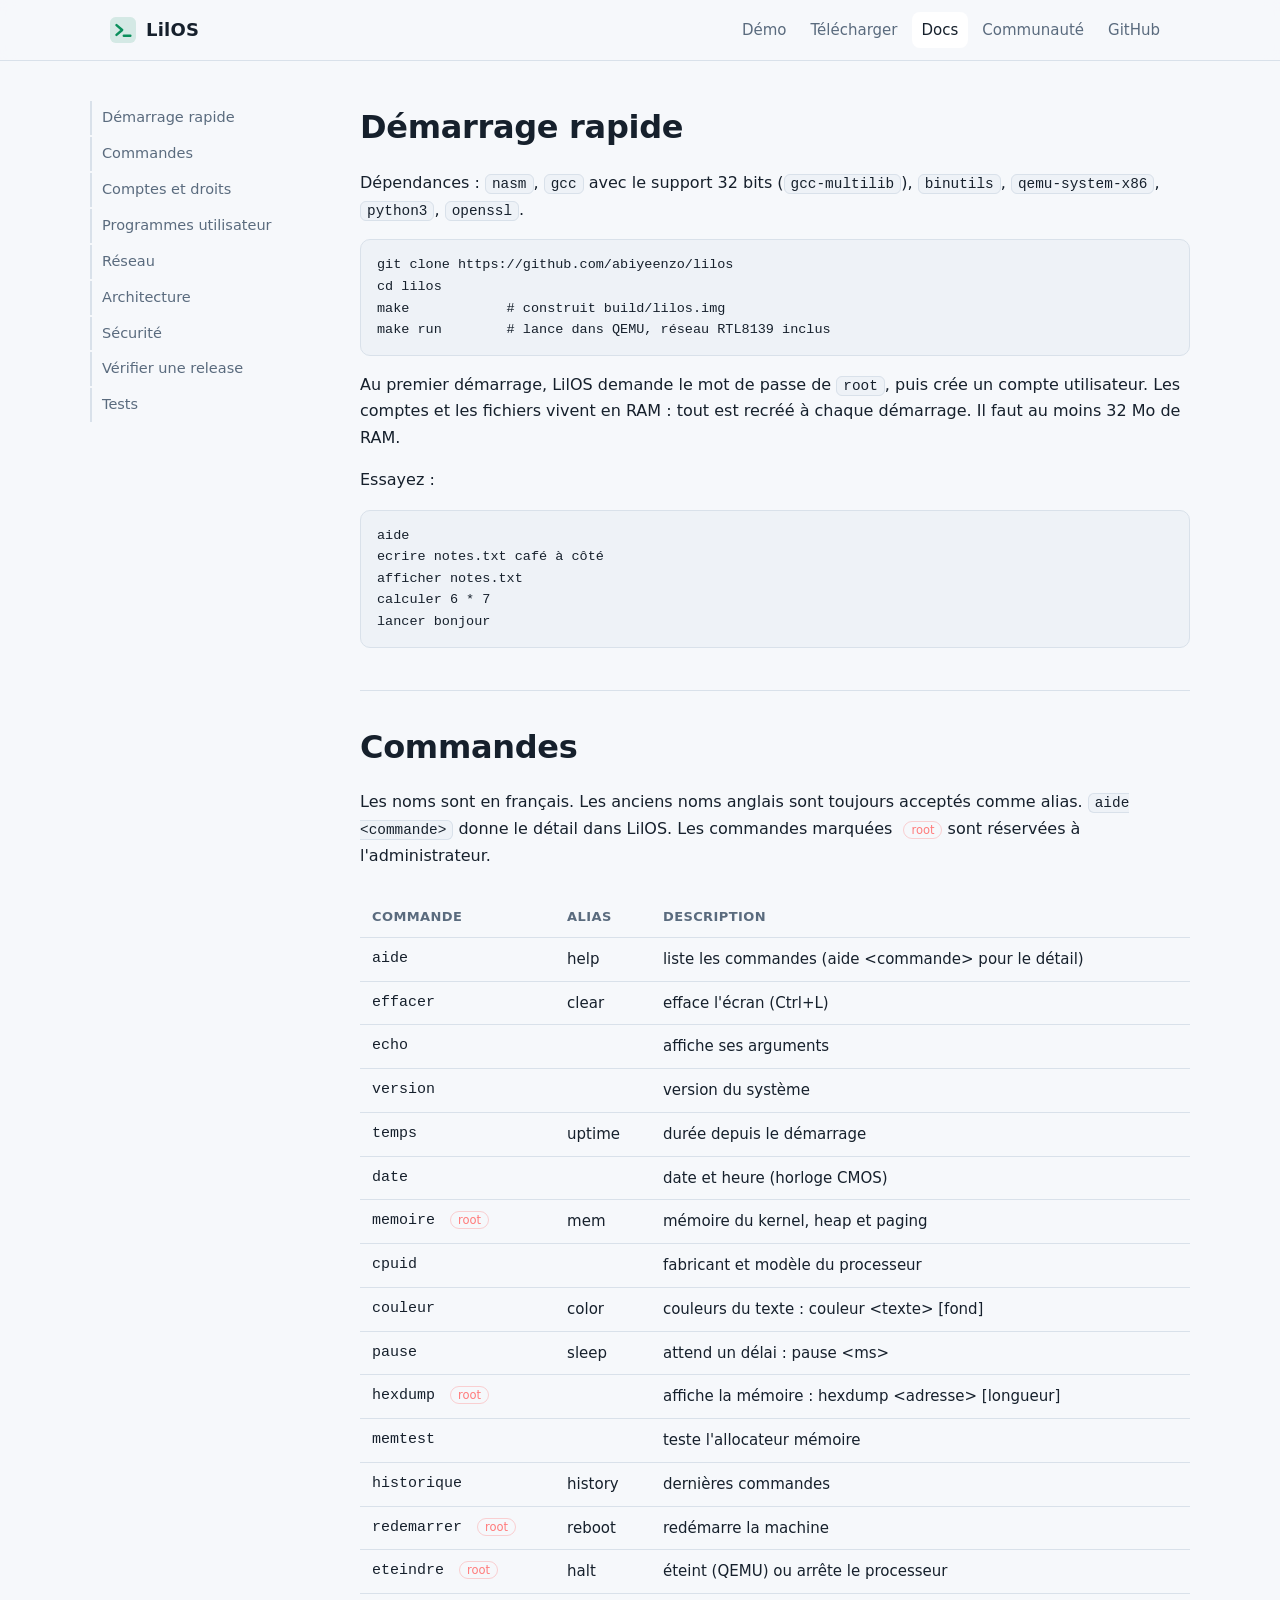
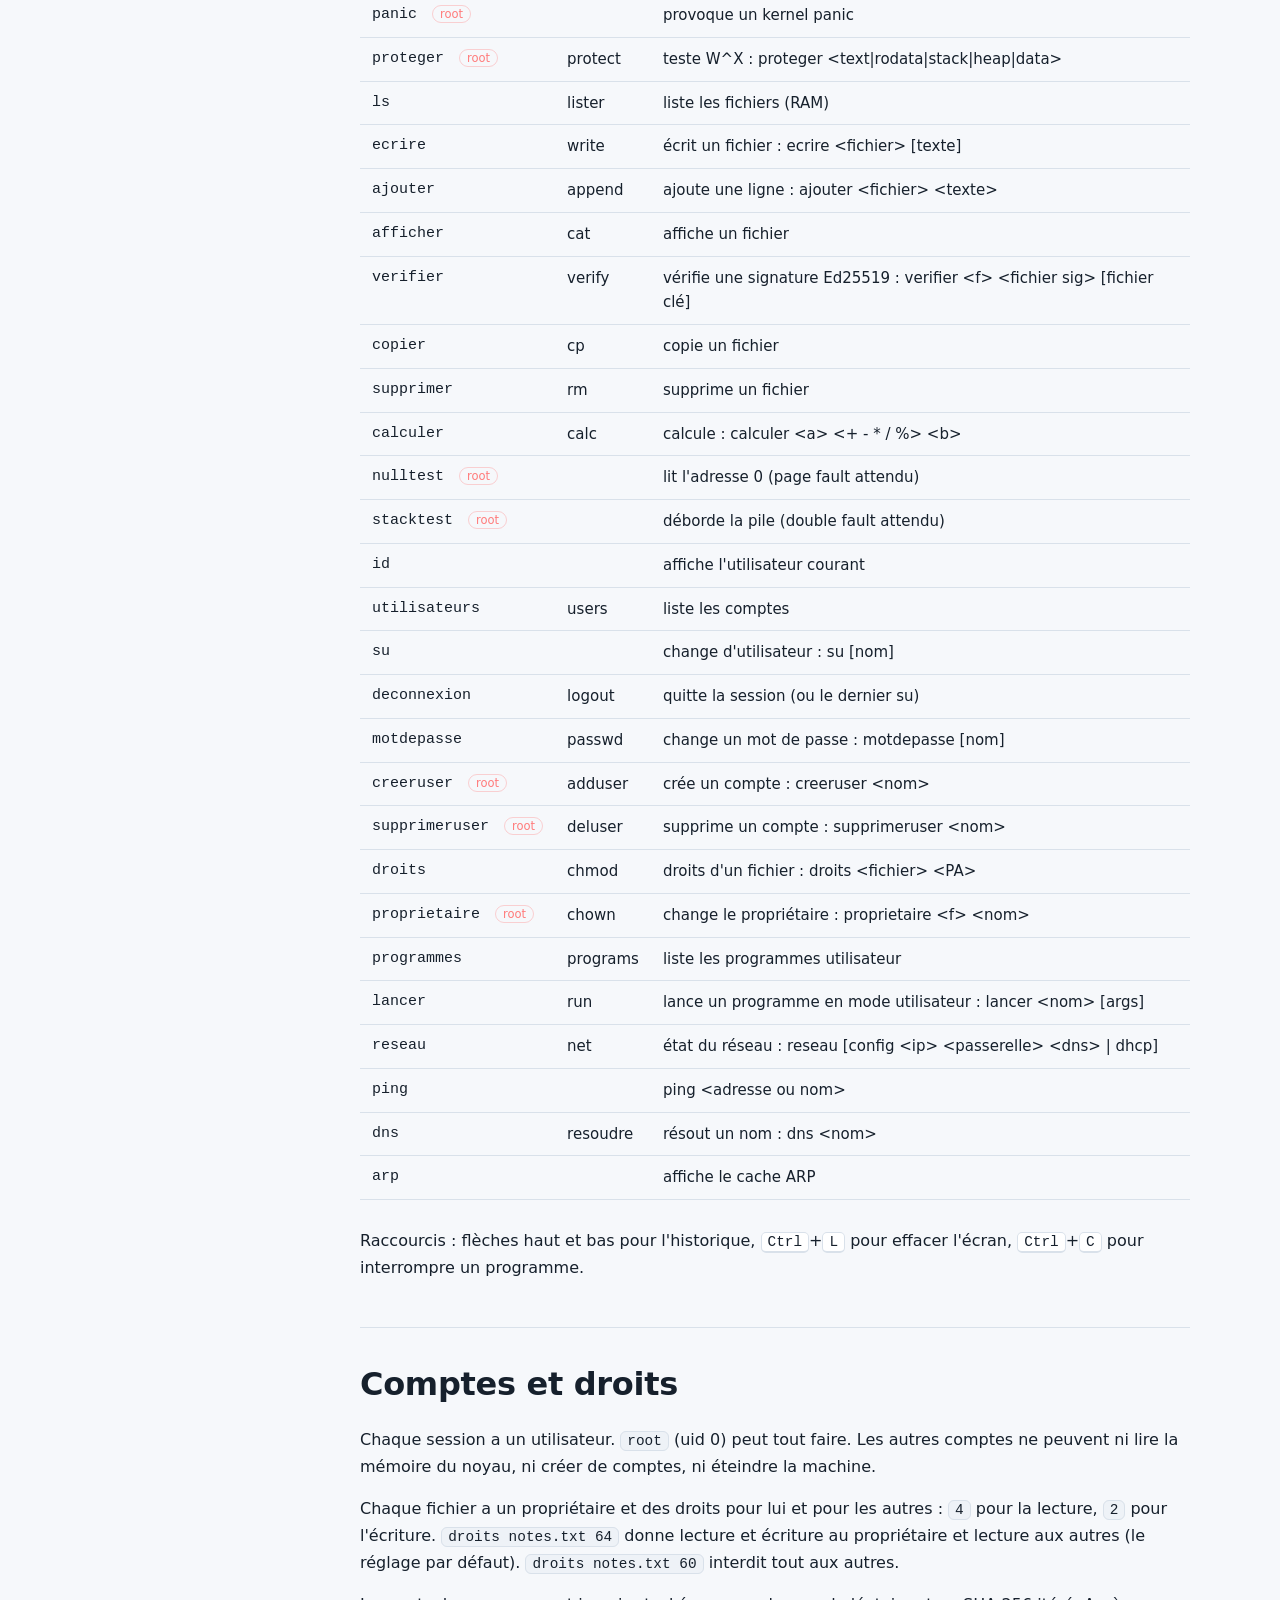
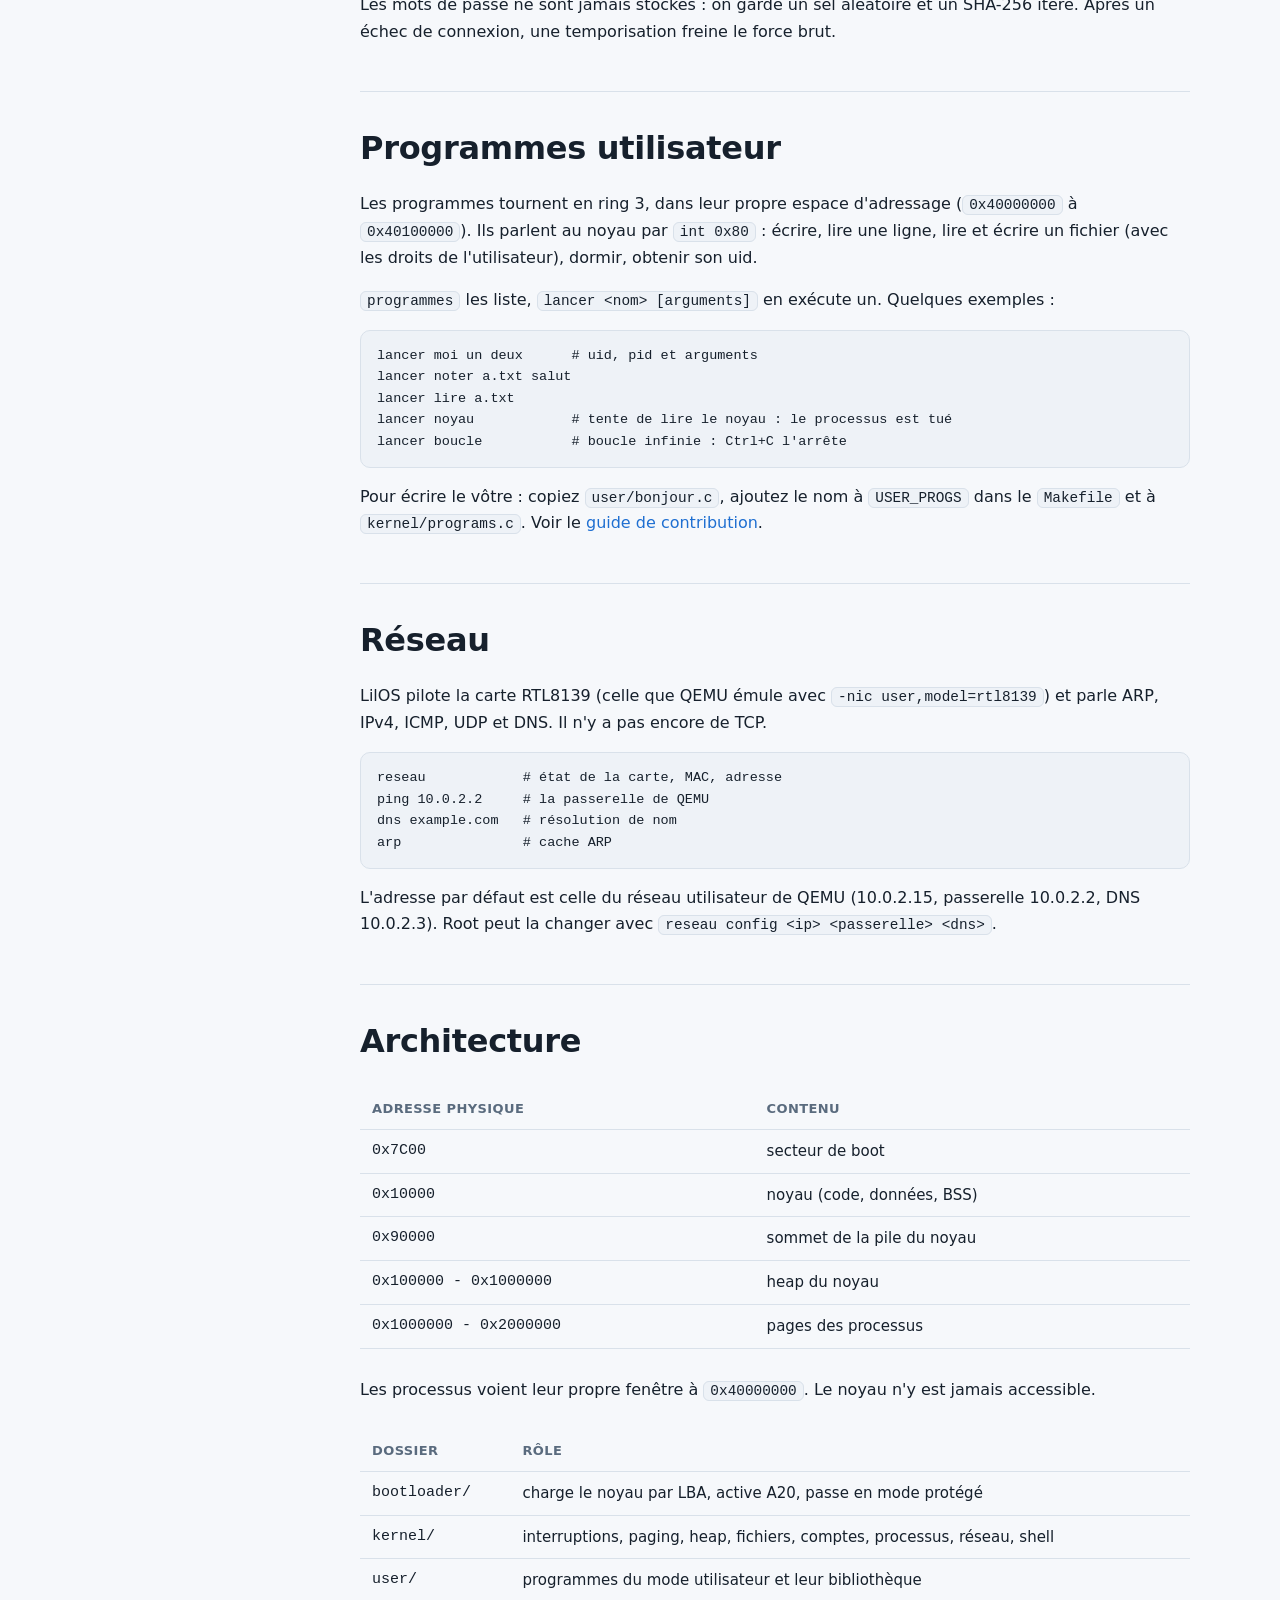
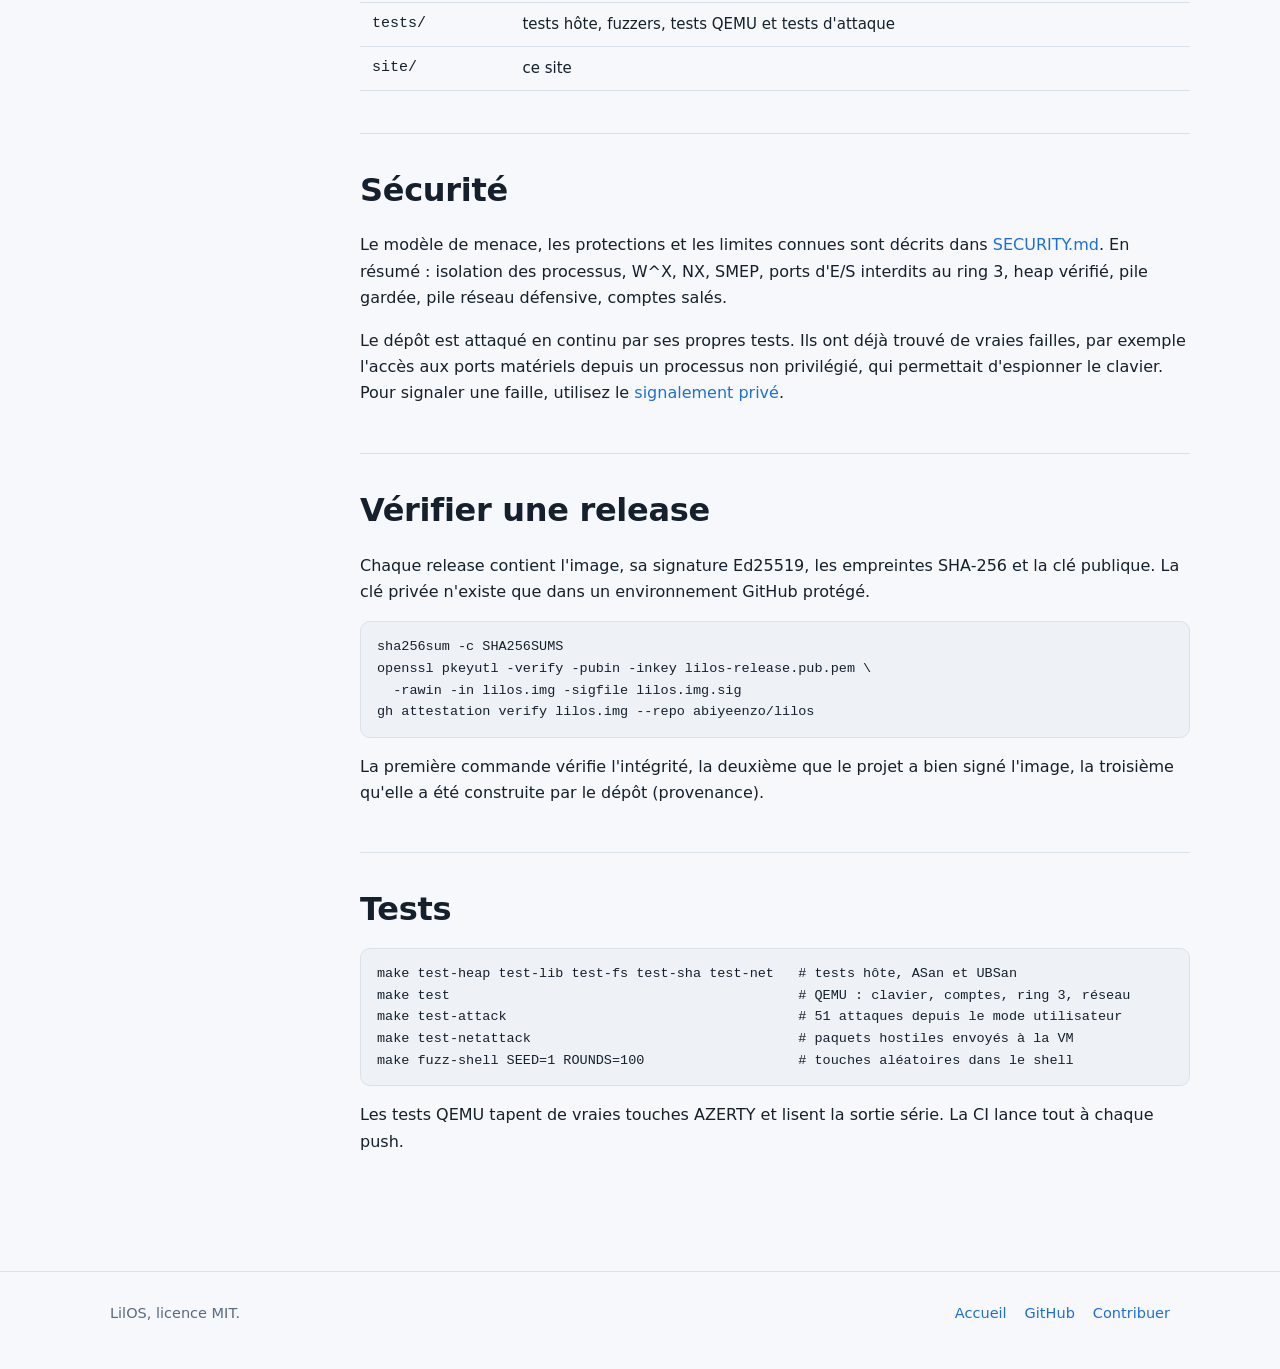
==== commit d70b562a: "Ed25519 branche dans le noyau : cle de release, release_verify et commande verifier" ====
--- a/site/docs.html
+++ b/site/docs.html
@@ -89,6 +89,7 @@
 <tr><td>ecrire</td><td>write</td><td>écrit un fichier : ecrire &lt;fichier&gt; [texte]</td></tr>
 <tr><td>ajouter</td><td>append</td><td>ajoute une ligne : ajouter &lt;fichier&gt; &lt;texte&gt;</td></tr>
 <tr><td>afficher</td><td>cat</td><td>affiche un fichier</td></tr>
+<tr><td>verifier</td><td>verify</td><td>vérifie une signature Ed25519 : verifier &lt;f&gt; &lt;fichier sig&gt; [fichier clé]</td></tr>
 <tr><td>copier</td><td>cp</td><td>copie un fichier</td></tr>
 <tr><td>supprimer</td><td>rm</td><td>supprime un fichier</td></tr>
 <tr><td>calculer</td><td>calc</td><td>calcule : calculer &lt;a&gt; &lt;+ - * / %&gt; &lt;b&gt;</td></tr>
